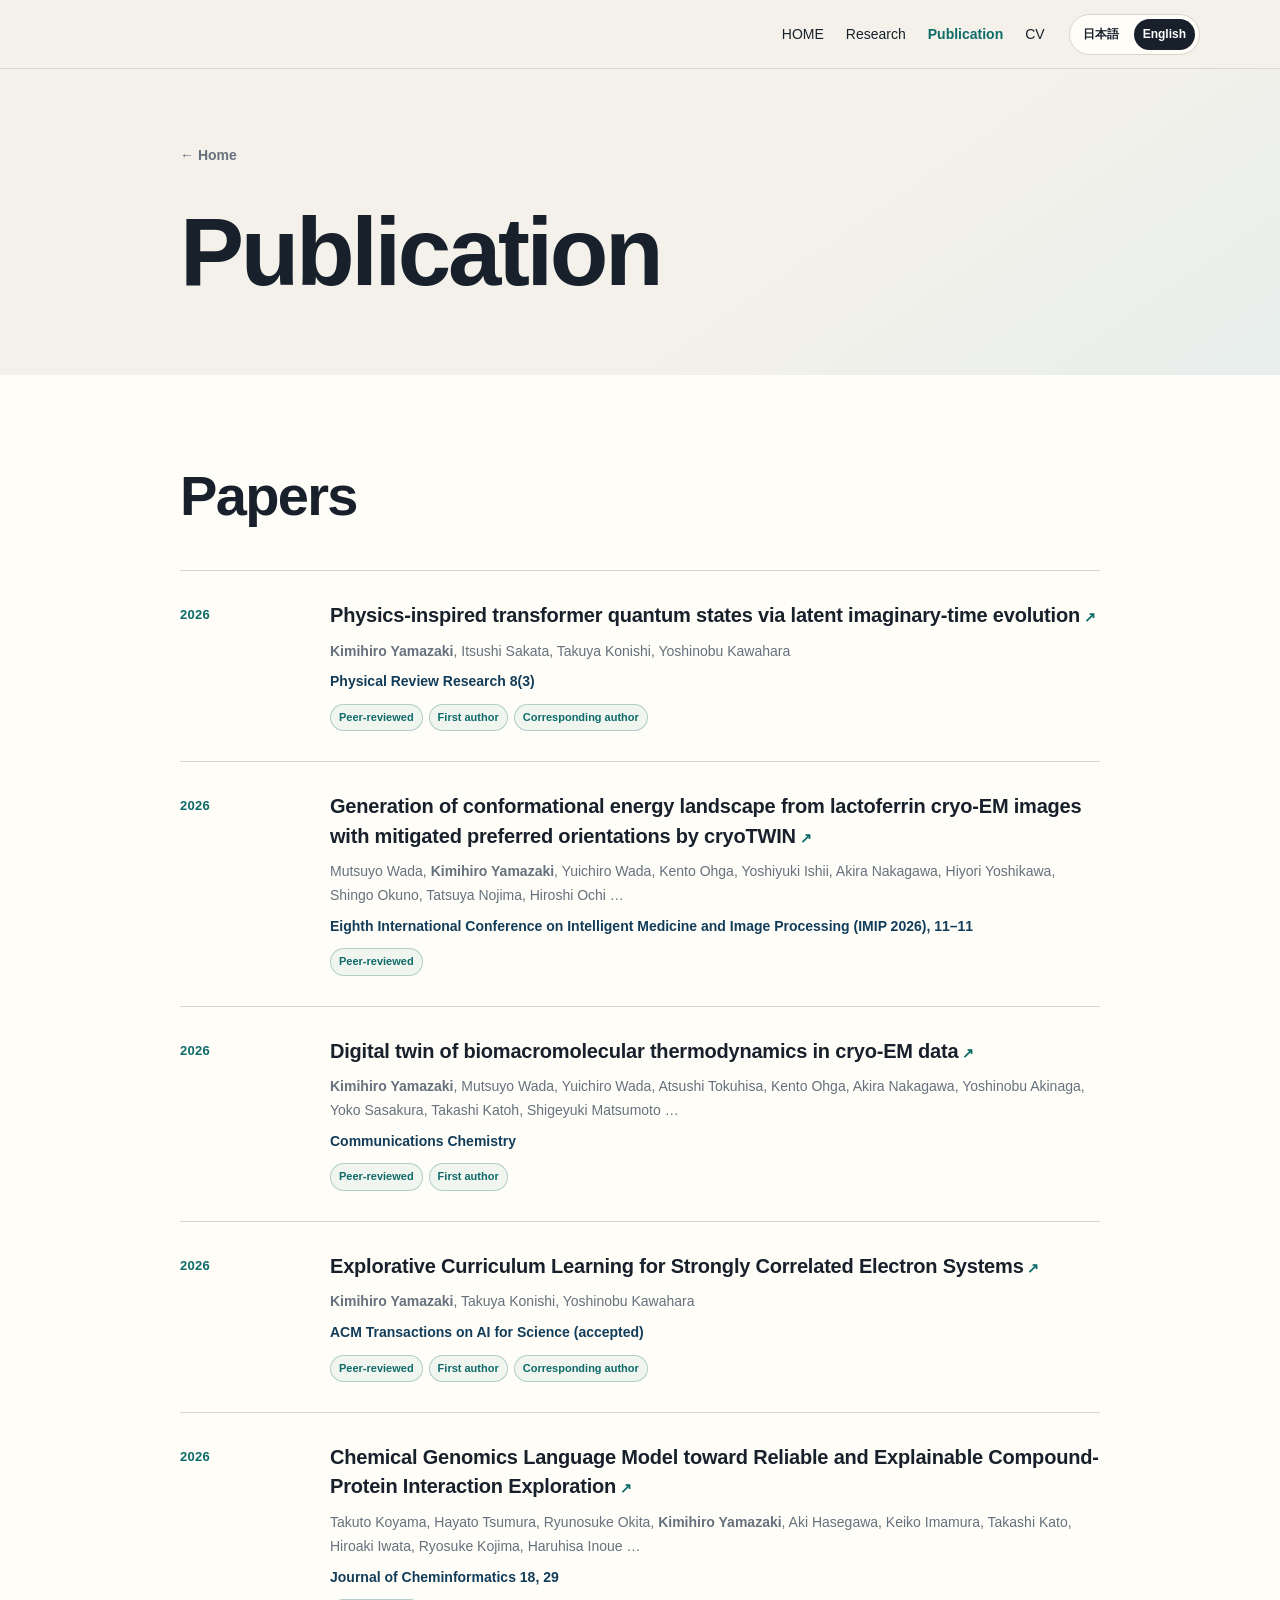
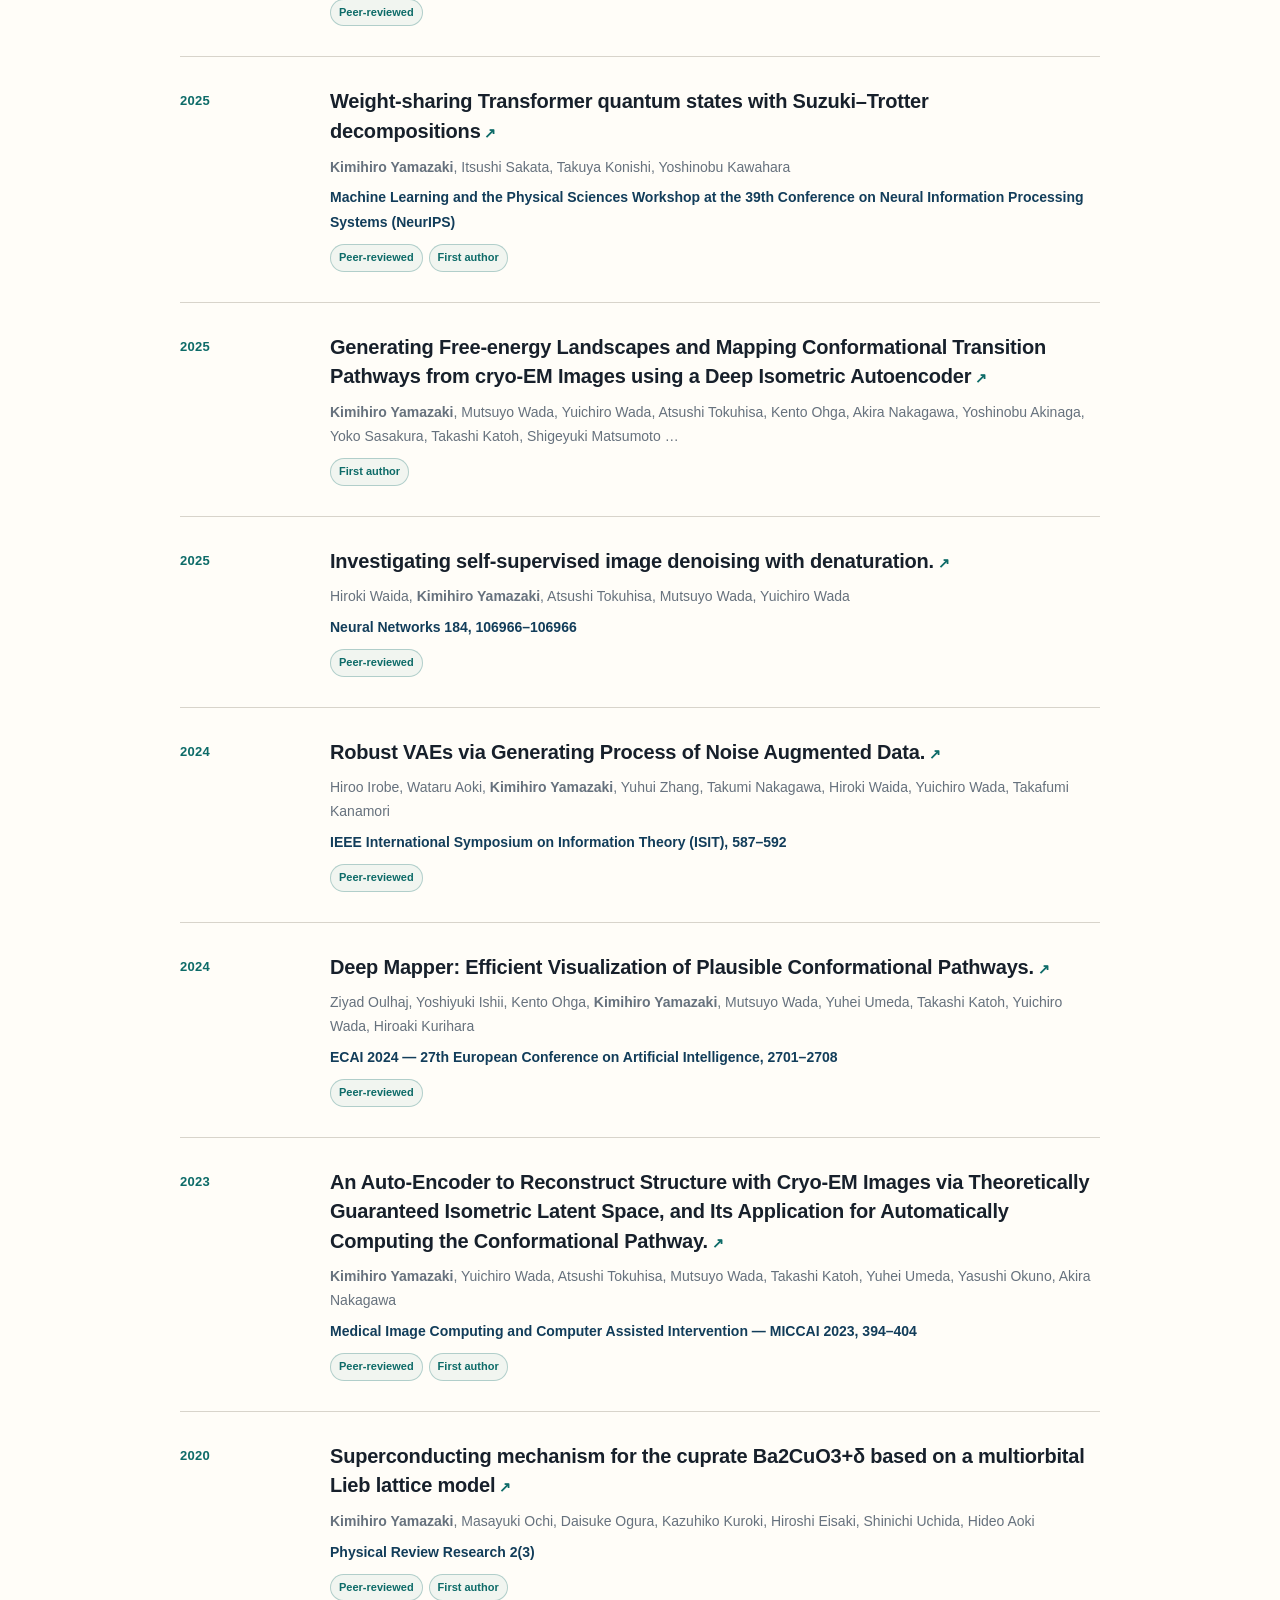
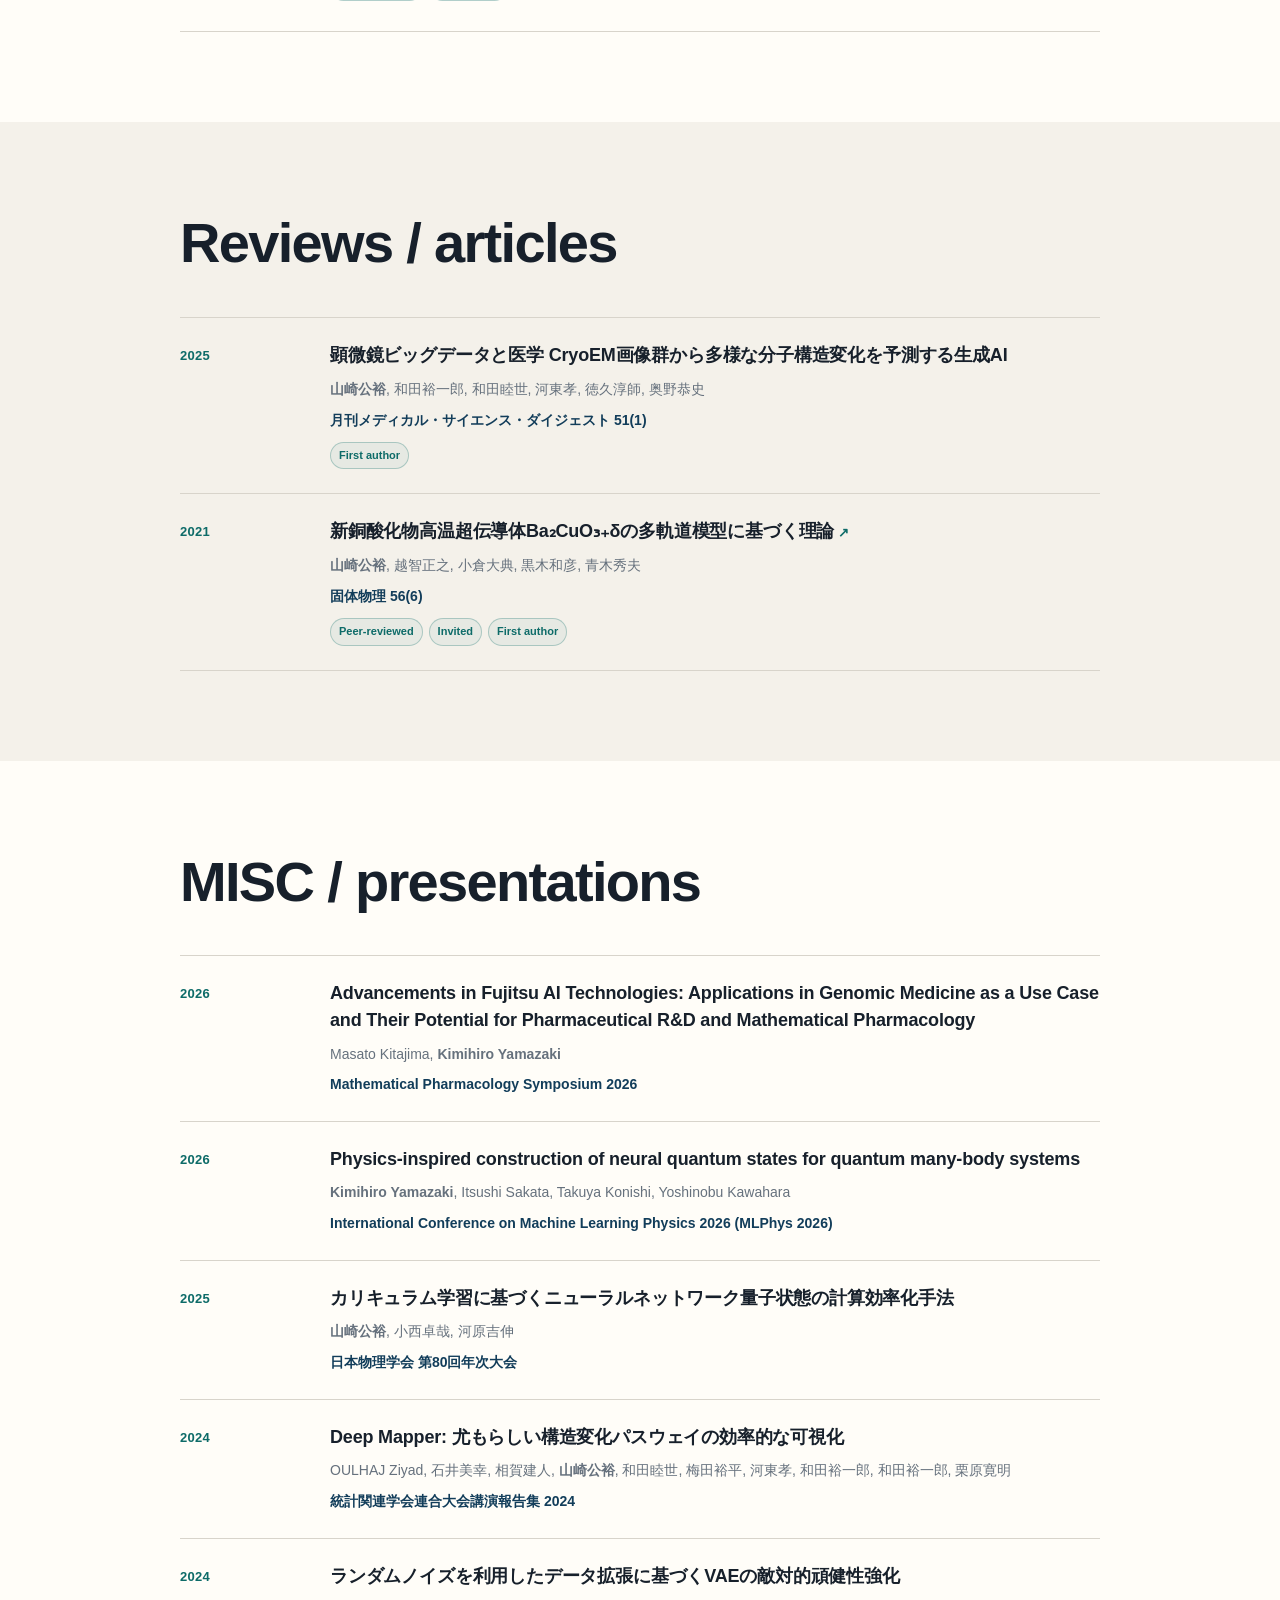
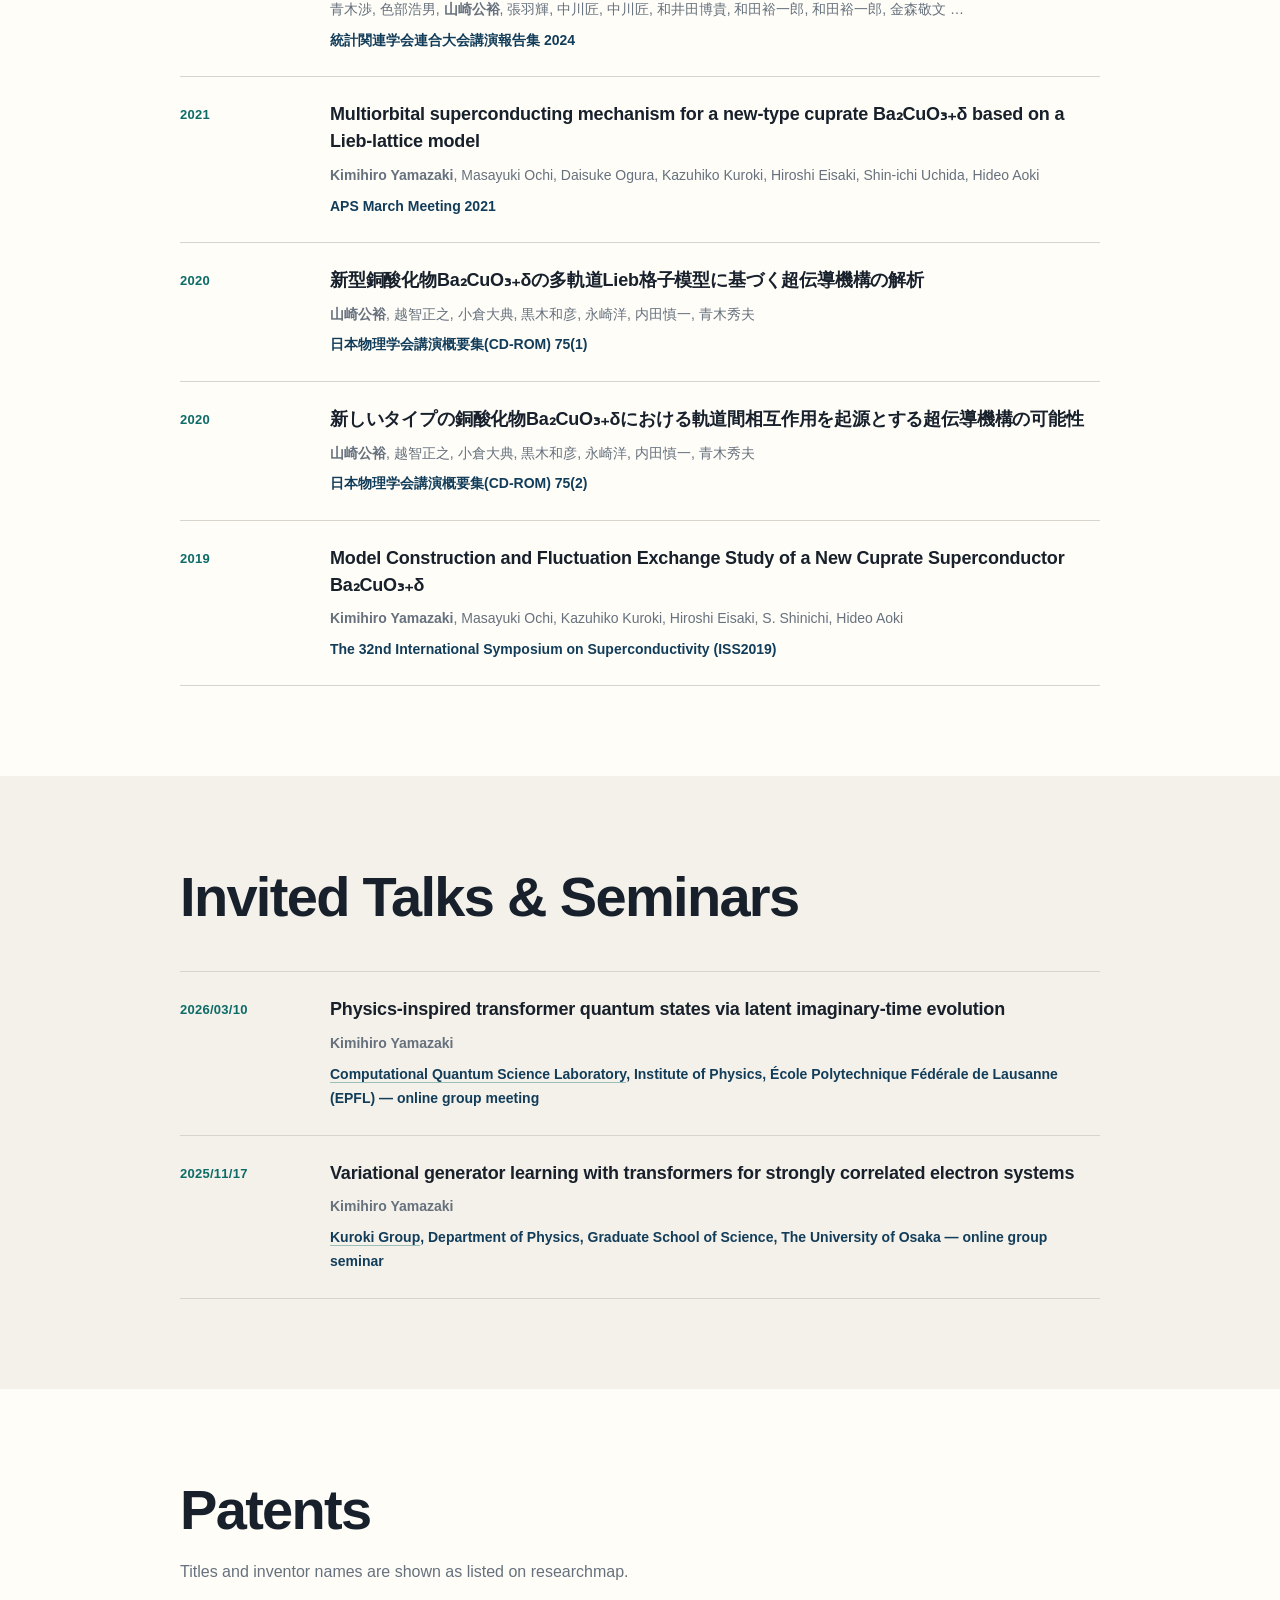
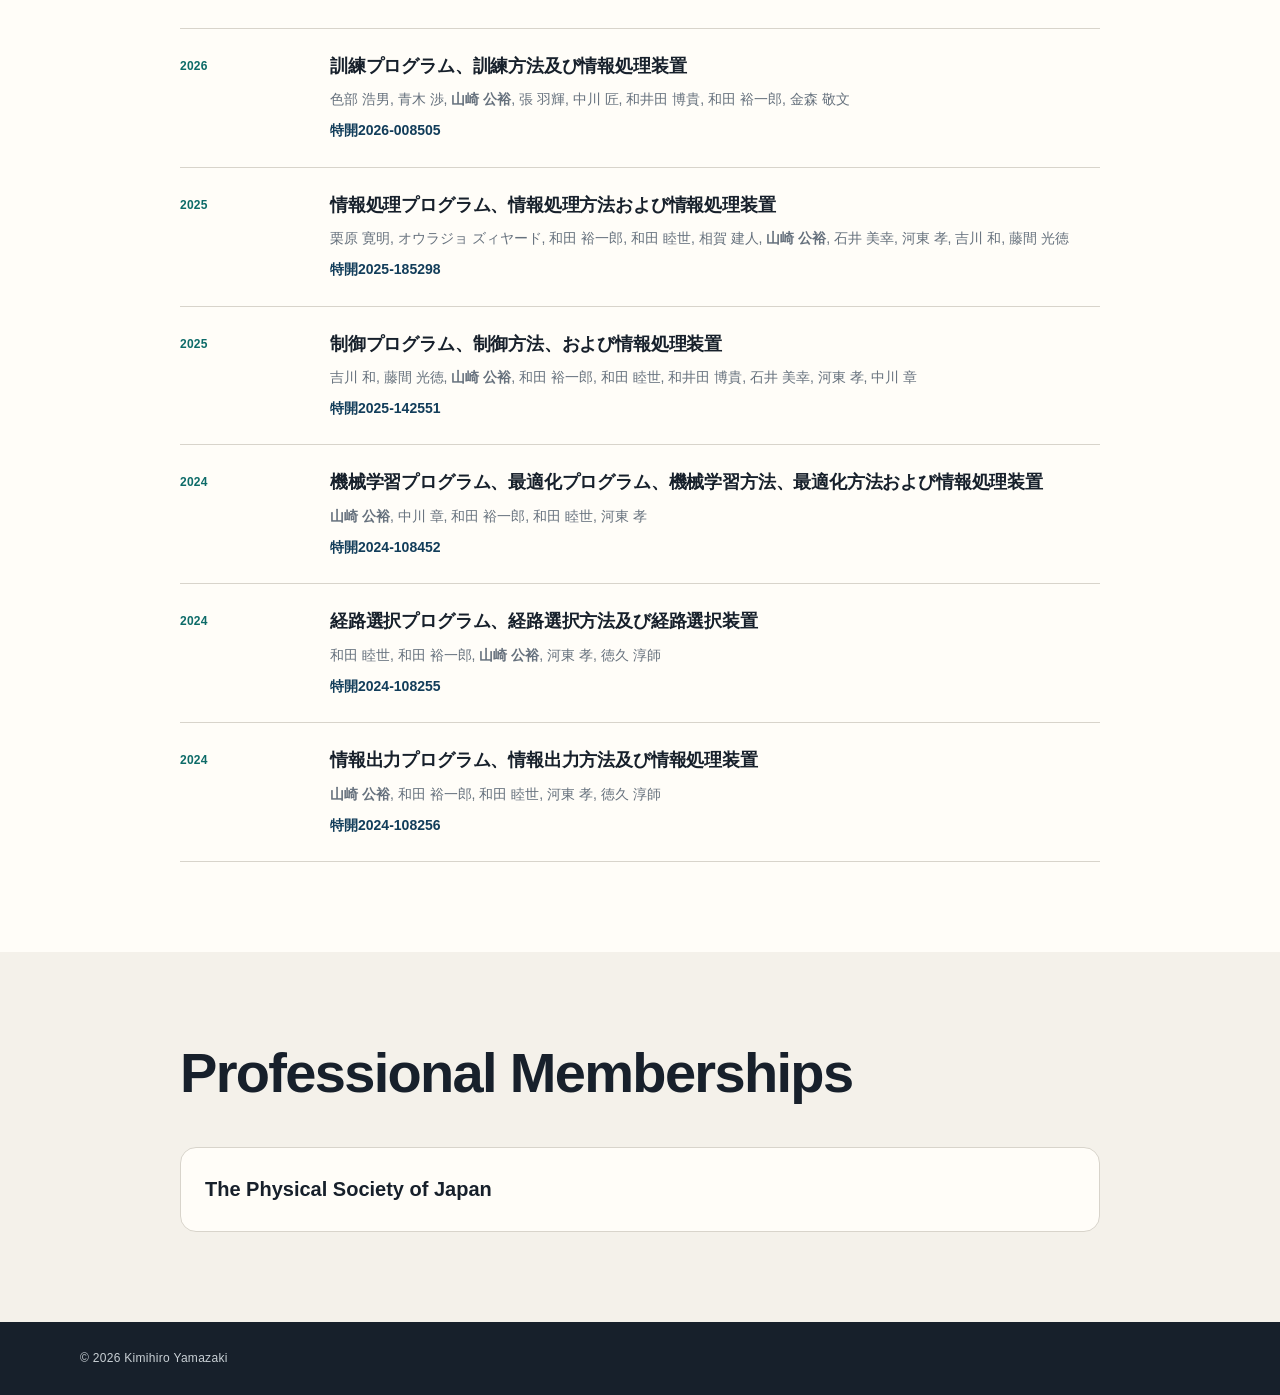
==== publication-en.html @ 3aa44b80 "Add files via upload" ====
<!DOCTYPE html>

<html lang="en">
<head>
<meta charset="utf-8"/>
<meta content="width=device-width,initial-scale=1" name="viewport"/>
<meta content="Kimihiro Yamazaki — publication list including papers, reviews, MISC / presentations, invited talks and seminars, patents, and professional memberships." name="description"/>
<title>Publication | Kimihiro Yamazaki</title>
<link href="styles.css" rel="stylesheet"/>
</head>
<body>
<header class="site-header">
<div class="container nav-wrap">
<div class="header-right">
<nav aria-label="Primary navigation" class="nav">
<a href="en.html">HOME</a>
<a href="en.html#research">Research</a>
<a aria-current="page" href="publication-en.html">Publication</a>
<a href="en.html#cv">CV</a>
</nav>
<div aria-label="Language switcher" class="lang-switch">
<a href="publication.html">日本語</a>
<span aria-current="page" class="active">English</span>
</div>
</div>
</div>
</header>
<main>
<section class="subpage-hero">
<div class="container narrow">
<a class="back-link" href="en.html">← Home</a>
<h1 class="page-title">Publication</h1>
</div>
</section>
<section class="section works-section alt" id="papers">
<div class="container narrow">
<div class="section-heading">
<h2>Papers</h2></div>
<div class="work-list">
<article class="work-item"><div class="work-date">2026</div><div><h3><a class="paper-link" href="https://doi.org/10.1103/bjxb-8tsk" rel="noreferrer" target="_blank">Physics-inspired transformer quantum states via latent imaginary-time evolution</a></h3><p class="authors"><strong>Kimihiro Yamazaki</strong>, Itsushi Sakata, Takuya Konishi, Yoshinobu Kawahara</p><p class="venue">Physical Review Research 8(3)</p><div class="badges"><span>Peer-reviewed</span><span>First author</span><span>Corresponding author</span></div></div></article>
<article class="work-item"><div class="work-date">2026</div><div><h3><a class="paper-link" href="https://doi.org/10.1117/12.3119418" rel="noreferrer" target="_blank">Generation of conformational energy landscape from lactoferrin cryo-EM images with mitigated preferred orientations by cryoTWIN</a></h3><p class="authors">Mutsuyo Wada, <strong>Kimihiro Yamazaki</strong>, Yuichiro Wada, Kento Ohga, Yoshiyuki Ishii, Akira Nakagawa, Hiyori Yoshikawa, Shingo Okuno, Tatsuya Nojima, Hiroshi Ochi …</p><p class="venue">Eighth International Conference on Intelligent Medicine and Image Processing (IMIP 2026), 11–11</p><div class="badges"><span>Peer-reviewed</span></div></div></article>
<article class="work-item"><div class="work-date">2026</div><div><h3><a class="paper-link" href="https://doi.org/10.1038/s42004-026-02077-5" rel="noreferrer" target="_blank">Digital twin of biomacromolecular thermodynamics in cryo-EM data</a></h3><p class="authors"><strong>Kimihiro Yamazaki</strong>, Mutsuyo Wada, Yuichiro Wada, Atsushi Tokuhisa, Kento Ohga, Akira Nakagawa, Yoshinobu Akinaga, Yoko Sasakura, Takashi Katoh, Shigeyuki Matsumoto …</p><p class="venue">Communications Chemistry</p><div class="badges"><span>Peer-reviewed</span><span>First author</span></div></div></article>
<article class="work-item"><div class="work-date">2026</div><div><h3><a class="paper-link" href="https://dl.acm.org/doi/10.1145/3800609" rel="noreferrer" target="_blank">Explorative Curriculum Learning for Strongly Correlated Electron Systems</a></h3><p class="authors"><strong>Kimihiro Yamazaki</strong>, Takuya Konishi, Yoshinobu Kawahara</p><p class="venue">ACM Transactions on AI for Science (accepted)</p><div class="badges"><span>Peer-reviewed</span><span>First author</span><span>Corresponding author</span></div></div></article>
<article class="work-item"><div class="work-date">2026</div><div><h3><a class="paper-link" href="https://doi.org/10.1186/s13321-026-01155-z" rel="noreferrer" target="_blank">Chemical Genomics Language Model toward Reliable and Explainable Compound-Protein Interaction Exploration</a></h3><p class="authors">Takuto Koyama, Hayato Tsumura, Ryunosuke Okita, <strong>Kimihiro Yamazaki</strong>, Aki Hasegawa, Keiko Imamura, Takashi Kato, Hiroaki Iwata, Ryosuke Kojima, Haruhisa Inoue …</p><p class="venue">Journal of Cheminformatics 18, 29</p><div class="badges"><span>Peer-reviewed</span></div></div></article>
<article class="work-item"><div class="work-date">2025</div><div><h3><a class="paper-link" href="https://ml4physicalsciences.github.io/2025/files/NeurIPS_ML4PS_2025_127.pdf" rel="noreferrer" target="_blank">Weight-sharing Transformer quantum states with Suzuki–Trotter decompositions</a></h3><p class="authors"><strong>Kimihiro Yamazaki</strong>, Itsushi Sakata, Takuya Konishi, Yoshinobu Kawahara</p><p class="venue">Machine Learning and the Physical Sciences Workshop at the 39th Conference on Neural Information Processing Systems (NeurIPS)</p><div class="badges"><span>Peer-reviewed</span><span>First author</span></div></div></article>
<article class="work-item"><div class="work-date">2025</div><div><h3><a class="paper-link" href="https://www.cambridge.org/engage/chemrxiv/article-details/67c514a96dde43c908394a29" rel="noreferrer" target="_blank">Generating Free-energy Landscapes and Mapping Conformational Transition Pathways from cryo-EM Images using a Deep Isometric Autoencoder</a></h3><p class="authors"><strong>Kimihiro Yamazaki</strong>, Mutsuyo Wada, Yuichiro Wada, Atsushi Tokuhisa, Kento Ohga, Akira Nakagawa, Yoshinobu Akinaga, Yoko Sasakura, Takashi Katoh, Shigeyuki Matsumoto …</p><div class="badges"><span>First author</span></div></div></article>
<article class="work-item"><div class="work-date">2025</div><div><h3><a class="paper-link" href="https://doi.org/10.1016/j.neunet.2024.106966" rel="noreferrer" target="_blank">Investigating self-supervised image denoising with denaturation.</a></h3><p class="authors">Hiroki Waida, <strong>Kimihiro Yamazaki</strong>, Atsushi Tokuhisa, Mutsuyo Wada, Yuichiro Wada</p><p class="venue">Neural Networks 184, 106966–106966</p><div class="badges"><span>Peer-reviewed</span></div></div></article>
<article class="work-item"><div class="work-date">2024</div><div><h3><a class="paper-link" href="https://doi.org/10.1109/ISIT57864.2024.10619451" rel="noreferrer" target="_blank">Robust VAEs via Generating Process of Noise Augmented Data.</a></h3><p class="authors">Hiroo Irobe, Wataru Aoki, <strong>Kimihiro Yamazaki</strong>, Yuhui Zhang, Takumi Nakagawa, Hiroki Waida, Yuichiro Wada, Takafumi Kanamori</p><p class="venue">IEEE International Symposium on Information Theory (ISIT), 587–592</p><div class="badges"><span>Peer-reviewed</span></div></div></article>
<article class="work-item"><div class="work-date">2024</div><div><h3><a class="paper-link" href="https://doi.org/10.3233/FAIA240803" rel="noreferrer" target="_blank">Deep Mapper: Efficient Visualization of Plausible Conformational Pathways.</a></h3><p class="authors">Ziyad Oulhaj, Yoshiyuki Ishii, Kento Ohga, <strong>Kimihiro Yamazaki</strong>, Mutsuyo Wada, Yuhei Umeda, Takashi Katoh, Yuichiro Wada, Hiroaki Kurihara</p><p class="venue">ECAI 2024 — 27th European Conference on Artificial Intelligence, 2701–2708</p><div class="badges"><span>Peer-reviewed</span></div></div></article>
<article class="work-item"><div class="work-date">2023</div><div><h3><a class="paper-link" href="https://doi.org/10.1007/978-3-031-43907-0_38" rel="noreferrer" target="_blank">An Auto-Encoder to Reconstruct Structure with Cryo-EM Images via Theoretically Guaranteed Isometric Latent Space, and Its Application for Automatically Computing the Conformational Pathway.</a></h3><p class="authors"><strong>Kimihiro Yamazaki</strong>, Yuichiro Wada, Atsushi Tokuhisa, Mutsuyo Wada, Takashi Katoh, Yuhei Umeda, Yasushi Okuno, Akira Nakagawa</p><p class="venue">Medical Image Computing and Computer Assisted Intervention — MICCAI 2023, 394–404</p><div class="badges"><span>Peer-reviewed</span><span>First author</span></div></div></article>

<article class="work-item"><div class="work-date">2020</div><div><h3><a class="paper-link" href="https://doi.org/10.1103/PhysRevResearch.2.033356" rel="noreferrer" target="_blank">Superconducting mechanism for the cuprate Ba2CuO3+δ based on a multiorbital Lieb lattice model</a></h3><p class="authors"><strong>Kimihiro Yamazaki</strong>, Masayuki Ochi, Daisuke Ogura, Kazuhiko Kuroki, Hiroshi Eisaki, Shinichi Uchida, Hideo Aoki</p><p class="venue">Physical Review Research 2(3)</p><div class="badges"><span>Peer-reviewed</span><span>First author</span></div></div></article>
</div>
</div>
</section>

<section class="section works-section" id="reviews">
<div class="container narrow">
<div class="section-heading">
<h2>Reviews / articles</h2>
</div>
<div class="work-list compact">
<article class="work-item"><div class="work-date">2025</div><div><h3>顕微鏡ビッグデータと医学 CryoEM画像群から多様な分子構造変化を予測する生成AI</h3><p class="authors"><strong>山崎公裕</strong>, 和田裕一郎, 和田睦世, 河東孝, 徳久淳師, 奥野恭史</p><p class="venue">月刊メディカル・サイエンス・ダイジェスト 51(1)</p><div class="badges"><span>First author</span></div></div></article>
<article class="work-item"><div class="work-date">2021</div><div><h3><a class="paper-link" href="https://jglobal.jst.go.jp/detail?JGLOBAL_ID=202102281086195123" rel="noreferrer" target="_blank">新銅酸化物高温超伝導体Ba₂CuO₃₊δの多軌道模型に基づく理論</a></h3><p class="authors"><strong>山崎公裕</strong>, 越智正之, 小倉大典, 黒木和彦, 青木秀夫</p><p class="venue">固体物理 56(6)</p><div class="badges"><span>Peer-reviewed</span><span>Invited</span><span>First author</span></div></div></article>
</div>
</div>
</section>
<section class="section works-section alt" id="misc"><div class="container narrow"><div class="section-heading">
<h2>MISC / presentations</h2></div><div class="work-list compact">
<article class="work-item"><div class="work-date">2026</div><div><h3>Advancements in Fujitsu AI Technologies: Applications in Genomic Medicine as a Use Case and Their Potential for Pharmaceutical R&amp;D and Mathematical Pharmacology</h3><p class="authors">Masato Kitajima, <strong>Kimihiro Yamazaki</strong></p><p class="venue">Mathematical Pharmacology Symposium 2026</p></div></article>
<article class="work-item"><div class="work-date">2026</div><div><h3>Physics-inspired construction of neural quantum states for quantum many-body systems</h3><p class="authors"><strong>Kimihiro Yamazaki</strong>, Itsushi Sakata, Takuya Konishi, Yoshinobu Kawahara</p><p class="venue">International Conference on Machine Learning Physics 2026 (MLPhys 2026)</p></div></article>
<article class="work-item"><div class="work-date">2025</div><div><h3>カリキュラム学習に基づくニューラルネットワーク量子状態の計算効率化手法</h3><p class="authors"><strong>山崎公裕</strong>, 小西卓哉, 河原吉伸</p><p class="venue">日本物理学会 第80回年次大会</p></div></article>

<article class="work-item"><div class="work-date">2024</div><div><h3>Deep Mapper: 尤もらしい構造変化パスウェイの効率的な可視化</h3><p class="authors">OULHAJ Ziyad, 石井美幸, 相賀建人, <strong>山崎公裕</strong>, 和田睦世, 梅田裕平, 河東孝, 和田裕一郎, 和田裕一郎, 栗原寛明</p><p class="venue">統計関連学会連合大会講演報告集 2024</p></div></article>
<article class="work-item"><div class="work-date">2024</div><div><h3>ランダムノイズを利用したデータ拡張に基づくVAEの敵対的頑健性強化</h3><p class="authors">青木渉, 色部浩男, <strong>山崎公裕</strong>, 張羽輝, 中川匠, 中川匠, 和井田博貴, 和田裕一郎, 和田裕一郎, 金森敬文 …</p><p class="venue">統計関連学会連合大会講演報告集 2024</p></div></article>
<article class="work-item"><div class="work-date">2021</div><div><h3>Multiorbital superconducting mechanism for a new-type cuprate Ba₂CuO₃₊δ based on a Lieb-lattice model</h3><p class="authors"><strong>Kimihiro Yamazaki</strong>, Masayuki Ochi, Daisuke Ogura, Kazuhiko Kuroki, Hiroshi Eisaki, Shin-ichi Uchida, Hideo Aoki</p><p class="venue">APS March Meeting 2021</p></div></article>
<article class="work-item"><div class="work-date">2020</div><div><h3>新型銅酸化物Ba₂CuO₃₊δの多軌道Lieb格子模型に基づく超伝導機構の解析</h3><p class="authors"><strong>山崎公裕</strong>, 越智正之, 小倉大典, 黒木和彦, 永崎洋, 内田慎一, 青木秀夫</p><p class="venue">日本物理学会講演概要集(CD-ROM) 75(1)</p></div></article>
<article class="work-item"><div class="work-date">2020</div><div><h3>新しいタイプの銅酸化物Ba₂CuO₃₊δにおける軌道間相互作用を起源とする超伝導機構の可能性</h3><p class="authors"><strong>山崎公裕</strong>, 越智正之, 小倉大典, 黒木和彦, 永崎洋, 内田慎一, 青木秀夫</p><p class="venue">日本物理学会講演概要集(CD-ROM) 75(2)</p></div></article>
<article class="work-item"><div class="work-date">2019</div><div><h3>Model Construction and Fluctuation Exchange Study of a New Cuprate Superconductor Ba₂CuO₃₊δ</h3><p class="authors"><strong>Kimihiro Yamazaki</strong>, Masayuki Ochi, Kazuhiko Kuroki, Hiroshi Eisaki, S. Shinichi, Hideo Aoki</p><p class="venue">The 32nd International Symposium on Superconductivity (ISS2019)</p></div></article>
</div></div></section>
<section class="section works-section" id="invited-talks"><div class="container narrow"><div class="section-heading">
<h2>Invited Talks &amp; Seminars</h2></div><div class="work-list compact">
<article class="work-item"><div class="work-date">2026/03/10</div><div><h3>Physics-inspired transformer quantum states via latent imaginary-time evolution</h3><p class="authors"><strong>Kimihiro Yamazaki</strong></p><p class="venue"><a class="inline-link" href="https://www.epfl.ch/labs/cqsl/" rel="noreferrer" target="_blank">Computational Quantum Science Laboratory</a>, Institute of Physics, École Polytechnique Fédérale de Lausanne (EPFL) — online group meeting</p></div></article>
<article class="work-item"><div class="work-date">2025/11/17</div><div><h3>Variational generator learning with transformers for strongly correlated electron systems</h3><p class="authors"><strong>Kimihiro Yamazaki</strong></p><p class="venue"><a class="inline-link" href="http://ann.phys.sci.osaka-u.ac.jp/" rel="noreferrer" target="_blank">Kuroki Group</a>, Department of Physics, Graduate School of Science, The University of Osaka — online group seminar</p></div></article>
</div></div></section>
<section class="section works-section alt" id="patents"><div class="container narrow"><div class="section-heading">
<h2>Patents</h2><p>Titles and inventor names are shown as listed on researchmap.</p></div><div class="work-list compact patent-list">
<article class="work-item"><div class="work-date">2026</div><div><h3>訓練プログラム、訓練方法及び情報処理装置</h3><p class="authors">色部 浩男, 青木 渉, <strong>山崎 公裕</strong>, 張 羽輝, 中川 匠, 和井田 博貴, 和田 裕一郎, 金森 敬文</p><p class="venue">特開2026-008505</p></div></article>
<article class="work-item"><div class="work-date">2025</div><div><h3>情報処理プログラム、情報処理方法および情報処理装置</h3><p class="authors">栗原 寛明, オウラジョ ズィヤード, 和田 裕一郎, 和田 睦世, 相賀 建人, <strong>山崎 公裕</strong>, 石井 美幸, 河東 孝, 吉川 和, 藤間 光徳</p><p class="venue">特開2025-185298</p></div></article>
<article class="work-item"><div class="work-date">2025</div><div><h3>制御プログラム、制御方法、および情報処理装置</h3><p class="authors">吉川 和, 藤間 光徳, <strong>山崎 公裕</strong>, 和田 裕一郎, 和田 睦世, 和井田 博貴, 石井 美幸, 河東 孝, 中川 章</p><p class="venue">特開2025-142551</p></div></article>
<article class="work-item"><div class="work-date">2024</div><div><h3>機械学習プログラム、最適化プログラム、機械学習方法、最適化方法および情報処理装置</h3><p class="authors"><strong>山崎 公裕</strong>, 中川 章, 和田 裕一郎, 和田 睦世, 河東 孝</p><p class="venue">特開2024-108452</p></div></article>
<article class="work-item"><div class="work-date">2024</div><div><h3>経路選択プログラム、経路選択方法及び経路選択装置</h3><p class="authors">和田 睦世, 和田 裕一郎, <strong>山崎 公裕</strong>, 河東 孝, 徳久 淳師</p><p class="venue">特開2024-108255</p></div></article>
<article class="work-item"><div class="work-date">2024</div><div><h3>情報出力プログラム、情報出力方法及び情報処理装置</h3><p class="authors"><strong>山崎 公裕</strong>, 和田 裕一郎, 和田 睦世, 河東 孝, 徳久 淳師</p><p class="venue">特開2024-108256</p></div></article>
</div></div></section>
<section class="section works-section" id="societies"><div class="container narrow"><div class="section-heading">
<h2>Professional Memberships</h2></div><div class="society-card">The Physical Society of Japan</div></div></section>
</main>
<footer class="site-footer">
<div class="container footer-wrap">
<p>© 2026 Kimihiro Yamazaki</p>
</div>
</footer>
</body>
</html>
---- styles.css ----
:root{
  --bg:#f4f1ea;
  --paper:#fffdf8;
  --ink:#17202b;
  --muted:#66717d;
  --line:#d8d4cb;
  --accent:#0d6b68;
  --accent2:#123d5a;
  --max:1120px;
}
*{box-sizing:border-box}
html{scroll-behavior:smooth}
body{margin:0;font-family:-apple-system,BlinkMacSystemFont,"Segoe UI","Noto Sans JP",sans-serif;background:var(--bg);color:var(--ink);line-height:1.75}
a{color:inherit;text-decoration:none}
.container{width:min(var(--max),calc(100% - 40px));margin:0 auto}
.site-header{position:sticky;top:0;z-index:50;background:rgba(244,241,234,.9);backdrop-filter:blur(12px);border-bottom:1px solid rgba(216,212,203,.8)}
.nav-wrap{height:68px;display:flex;align-items:center;justify-content:flex-end}
.brand{font-weight:800;letter-spacing:.08em;border:1px solid var(--ink);width:38px;height:38px;display:grid;place-items:center;border-radius:50%}
.nav{display:flex;gap:22px;font-size:14px}.nav a:hover{color:var(--accent)}
.hero{padding:96px 0 72px;background:linear-gradient(145deg,#f4f1ea 60%,#e7eeec)}
.hero-grid{display:grid;grid-template-columns:1.5fr .7fr;gap:80px;align-items:center}
.hero-simple{max-width:none;text-align:left}
.hero-simple h1{margin-bottom:34px}
.hero-identity{display:flex;align-items:center;justify-content:flex-start;gap:26px;margin-bottom:34px;text-align:left}
.hero-identity h1{margin:0}
.profile-photo{width:132px;height:132px;object-fit:cover;border-radius:18px;border:1px solid var(--line);box-shadow:0 10px 28px rgba(23,32,43,.08);flex:0 0 auto}
.eyebrow{font-size:12px;letter-spacing:.18em;font-weight:800;color:var(--accent);margin:0 0 12px}
h1{font-size:clamp(40px,6vw,68px);line-height:1.04;letter-spacing:-.035em;margin:0 0 24px}h1 span{font-size:.46em;letter-spacing:.08em;font-weight:600}
.lead{font-size:clamp(22px,3vw,34px);font-weight:700;margin:0 0 18px;color:var(--accent2)}
.intro{font-size:17px;max-width:700px;color:#3c4751}
.role-list{margin-top:28px;display:grid;gap:10px}.role-list div{display:grid;grid-template-columns:180px 1fr;gap:16px;border-top:1px solid var(--line);padding-top:10px}.role-list span{color:var(--muted)}
.cta-row{display:flex;flex-wrap:wrap;gap:12px;margin-top:30px}.button{border:1px solid var(--ink);padding:10px 16px;border-radius:999px;font-size:14px;font-weight:700;transition:.2s}.button:hover{transform:translateY(-2px)}.button.primary{background:var(--ink);color:white}
.profile-card{background:var(--paper);border:1px solid var(--line);border-radius:24px;padding:28px;box-shadow:0 20px 60px rgba(23,32,43,.08)}
.monogram{width:120px;height:120px;border-radius:50%;display:grid;place-items:center;background:var(--accent2);color:white;font-size:34px;font-weight:800;letter-spacing:.08em;margin-bottom:34px}.profile-label{font-size:11px;letter-spacing:.16em;color:var(--muted);font-weight:800}.profile-card ul{padding-left:18px;margin:10px 0 24px}.mini-note{font-size:13px;color:var(--muted);border-top:1px solid var(--line);padding-top:16px}
.section{padding:90px 0}.alt{background:var(--paper)}.section-heading{max-width:720px;margin-bottom:42px}.section-heading h2,.contact h2{font-size:clamp(34px,5vw,56px);line-height:1.12;letter-spacing:-.03em;margin:0 0 14px}.section-heading p:not(.eyebrow){color:var(--muted)}
.split{max-width:none;display:flex;align-items:end;justify-content:space-between;gap:30px}.text-link{font-weight:700;color:var(--accent);white-space:nowrap}
.cards{display:grid;gap:18px}.cards.three{grid-template-columns:repeat(3,1fr)}.card{background:var(--paper);border:1px solid var(--line);border-radius:18px;padding:28px;min-height:280px}.card .num{display:inline-block;font-size:12px;font-weight:800;color:var(--accent);margin-bottom:54px}.card h3{font-size:24px;line-height:1.2;margin:0 0 18px}.card p{color:var(--muted);margin:0}
.pub-list{border-top:1px solid var(--line)}.pub{display:grid;grid-template-columns:100px 1fr;gap:28px;padding:28px 0;border-bottom:1px solid var(--line)}.pub-year{font-weight:800;color:var(--accent)}.pub h3{font-size:20px;line-height:1.45;margin:0 0 8px}.authors,.venue{margin:4px 0;color:var(--muted);font-size:14px}.venue{font-weight:700;color:var(--accent2)}
.timeline{border-top:1px solid var(--line)}.timeline-item{display:grid;grid-template-columns:160px 1fr;gap:35px;padding:24px 0;border-bottom:1px solid var(--line)}.timeline-item .year{font-weight:800;color:var(--accent)}.timeline-item h3{margin:0;font-size:20px}.timeline-item p{margin:4px 0 0;color:var(--muted)}
.highlight{background:var(--accent2);color:white}.stats{display:grid;grid-template-columns:repeat(3,1fr);gap:20px}.stats>div{border-right:1px solid rgba(255,255,255,.25);padding-right:20px}.stats>div:last-child{border-right:0}.stats span{font-size:64px;font-weight:800;line-height:1}.stats p{margin:8px 0 0;color:rgba(255,255,255,.72)}
.contact{background:#e7eeec}.contact-grid{display:grid;grid-template-columns:1.2fr 1fr;gap:80px;align-items:center}.contact-grid>div:last-child p{color:#4d5a64}
footer{padding:28px 0;background:var(--ink);color:#c9d0d5;font-size:12px}.footer-wrap{display:flex;justify-content:space-between;gap:20px}
@media (max-width:820px){.nav{display:none}.hero{padding-top:62px}.hero-grid,.contact-grid{grid-template-columns:1fr;gap:42px}.profile-card{max-width:520px}.cards.three{grid-template-columns:1fr}.card{min-height:auto}.role-list div{grid-template-columns:1fr;gap:2px}.timeline-item{grid-template-columns:105px 1fr}.stats{grid-template-columns:1fr}.stats>div{border-right:0;border-bottom:1px solid rgba(255,255,255,.25);padding:20px 0}.stats>div:last-child{border-bottom:0}.split{align-items:flex-start;flex-direction:column}.footer-wrap{flex-direction:column}}
@media (max-width:520px){.container{width:min(var(--max),calc(100% - 28px))}.section{padding:66px 0}.pub{grid-template-columns:1fr;gap:4px}.timeline-item{grid-template-columns:1fr;gap:4px}.monogram{width:92px;height:92px}.hero-identity{gap:16px;align-items:center}.profile-photo{width:76px;height:76px;border-radius:14px}}

/* Header language switch */
.header-right{display:flex;align-items:center;gap:24px}
.lang-switch{display:flex;align-items:center;gap:6px;padding:4px;border:1px solid var(--line);border-radius:999px;background:var(--paper);font-size:12px;font-weight:700;white-space:nowrap}
.lang-switch a,.lang-switch span{padding:5px 9px;border-radius:999px}
.lang-switch a:hover{color:var(--accent)}
.lang-switch .active{background:var(--ink);color:white}
@media (max-width:820px){.header-right{gap:10px}.lang-switch{font-size:11px}}


/* Detailed works pages */
.narrow{max-width:920px}
.subpage-hero{padding:72px 0 52px;background:linear-gradient(145deg,#f4f1ea 62%,#e7eeec)}
.back-link{display:inline-block;margin-bottom:34px;color:var(--muted);font-size:14px;font-weight:700}
.back-link:hover{color:var(--accent)}
.page-title{font-size:clamp(54px,9vw,96px);margin-bottom:22px}
.page-intro{font-size:17px;max-width:760px;color:#3c4751;margin:0}
.metrics{display:grid;gap:12px;margin-top:38px}.metrics.four{grid-template-columns:repeat(4,1fr)}
.metrics>div{background:rgba(255,253,248,.72);border:1px solid var(--line);border-radius:15px;padding:17px 18px;display:flex;flex-direction:column;gap:2px}
.metrics strong{font-size:30px;line-height:1.1;color:var(--accent2)}.metrics span{font-size:12px;color:var(--muted);font-weight:700}
.jump-nav{display:flex;flex-wrap:wrap;gap:9px;margin-top:20px}
.jump-nav a{border:1px solid var(--line);background:var(--paper);border-radius:999px;padding:7px 12px;font-size:13px;font-weight:700}
.jump-nav a:hover{border-color:var(--accent);color:var(--accent)}
.works-section{scroll-margin-top:68px}
.work-list{border-top:1px solid var(--line)}
.work-item{display:grid;grid-template-columns:120px 1fr;gap:30px;padding:30px 0;border-bottom:1px solid var(--line)}
.work-date{font-size:13px;font-weight:800;color:var(--accent);letter-spacing:.02em;padding-top:3px;overflow-wrap:anywhere}
.work-item h3{font-size:20px;line-height:1.48;margin:0 0 9px;letter-spacing:-.01em}
.work-item .authors{font-size:14px;line-height:1.7;margin:0;color:var(--muted)}
.work-item .venue{font-size:14px;margin:6px 0 0;font-weight:700;color:var(--accent2)}
.badges{display:flex;flex-wrap:wrap;gap:6px;margin-top:10px}
.badges span{font-size:11px;font-weight:800;color:var(--accent);border:1px solid rgba(13,107,104,.28);background:rgba(13,107,104,.055);padding:3px 8px;border-radius:999px}
.work-list.compact .work-item{padding:24px 0}.work-list.compact .work-item h3{font-size:18px}
.patent-list .work-date{font-size:12px}
.society-card{border:1px solid var(--line);background:var(--paper);border-radius:16px;padding:24px;font-size:20px;font-weight:800}
.source-note{margin-top:30px;padding-top:20px;border-top:1px solid var(--line);font-size:13px;color:var(--muted)}
.source-note a{text-decoration:underline;text-underline-offset:3px}
.nav a[aria-current="page"]{color:var(--accent);font-weight:800}
@media (max-width:820px){.metrics.four{grid-template-columns:repeat(2,1fr)}.work-item{grid-template-columns:1fr;gap:5px}.work-date{padding-top:0}.subpage-hero{padding-top:52px}}
@media (max-width:520px){.metrics.four{grid-template-columns:1fr 1fr}.page-title{font-size:52px}.jump-nav a{font-size:12px}.work-item h3{font-size:18px}}

/* Icon-only email button */
.icon-button{width:42px;height:42px;padding:0;display:inline-grid;place-items:center;border-radius:50%}
.icon-button svg{width:19px;height:19px;display:block}

/* Publication links */
.paper-link{color:inherit;text-decoration-thickness:1px;text-decoration-color:transparent;text-underline-offset:4px;transition:color .18s,text-decoration-color .18s}
.paper-link::after{content:" ↗";font-size:.72em;color:var(--accent);font-weight:800;white-space:nowrap}
.paper-link:hover{color:var(--accent2);text-decoration:underline;text-decoration-color:var(--accent)}


/* Profile links */
.profile-links{align-items:center}
.profile-icon-link{width:44px;height:44px;display:inline-grid;place-items:center;border:1px solid var(--line);border-radius:50%;background:var(--paper);transition:transform .18s,border-color .18s,box-shadow .18s}
.profile-icon-link:hover{transform:translateY(-2px);border-color:var(--accent);box-shadow:0 8px 22px rgba(23,32,43,.08)}
.profile-icon-link svg{width:20px;height:20px;display:block}


/* Research overview */
.research-grid{display:grid;grid-template-columns:minmax(0,.82fr) minmax(420px,1.18fr);gap:64px;align-items:center}
.research-copy .section-heading{max-width:620px;margin-bottom:0}
.research-keyword-block{margin-top:30px}
.keyword-label{margin:0 0 10px;font-size:11px;line-height:1.2;letter-spacing:.16em;font-weight:800;color:var(--muted)}
.research-keywords{display:flex;flex-wrap:wrap;gap:9px;list-style:none;padding:0;margin:0}
.research-keywords li{padding:8px 13px;border:1px solid rgba(13,107,104,.25);border-radius:999px;background:rgba(13,107,104,.055);color:var(--accent2);font-size:13px;font-weight:750;line-height:1.35}
.research-visual{position:relative;margin:0;padding:10px;background:rgba(255,253,248,.78);border:1px solid var(--line);border-radius:24px;box-shadow:0 20px 55px rgba(23,32,43,.09);overflow:hidden}
.research-visual::after{content:"";position:absolute;inset:auto 12% -28px 12%;height:58px;background:rgba(13,107,104,.13);filter:blur(30px);pointer-events:none}
.research-visual picture,.research-visual img{display:block;width:100%}
.research-visual img{height:auto;border-radius:16px}
.image-credit{position:relative;z-index:1;margin:8px 6px 2px;text-align:right;color:var(--muted);font-size:11px;line-height:1.4;letter-spacing:.01em}

/* Site footer */
.site-footer{padding:26px 0;background:var(--ink);color:#c9d0d5;font-size:12px}
.site-footer .footer-wrap{align-items:center}
.site-footer p{margin:0;letter-spacing:.025em}

@media (max-width:900px){
  .research-grid{grid-template-columns:1fr;gap:38px}
  .research-copy .section-heading{max-width:720px}
  .research-visual{max-width:760px}
}
@media (max-width:520px){
  .research-keyword-block{margin-top:24px}
  .research-keywords{gap:7px}
  .research-keywords li{padding:7px 11px;font-size:12px}
  .research-visual{padding:6px;border-radius:18px}
  .research-visual img{border-radius:13px}
}

.inline-link{text-decoration:underline;text-decoration-thickness:1px;text-underline-offset:3px;text-decoration-color:rgba(13,107,104,.38);transition:color .18s,text-decoration-color .18s}
.inline-link:hover{color:var(--accent);text-decoration-color:var(--accent)}
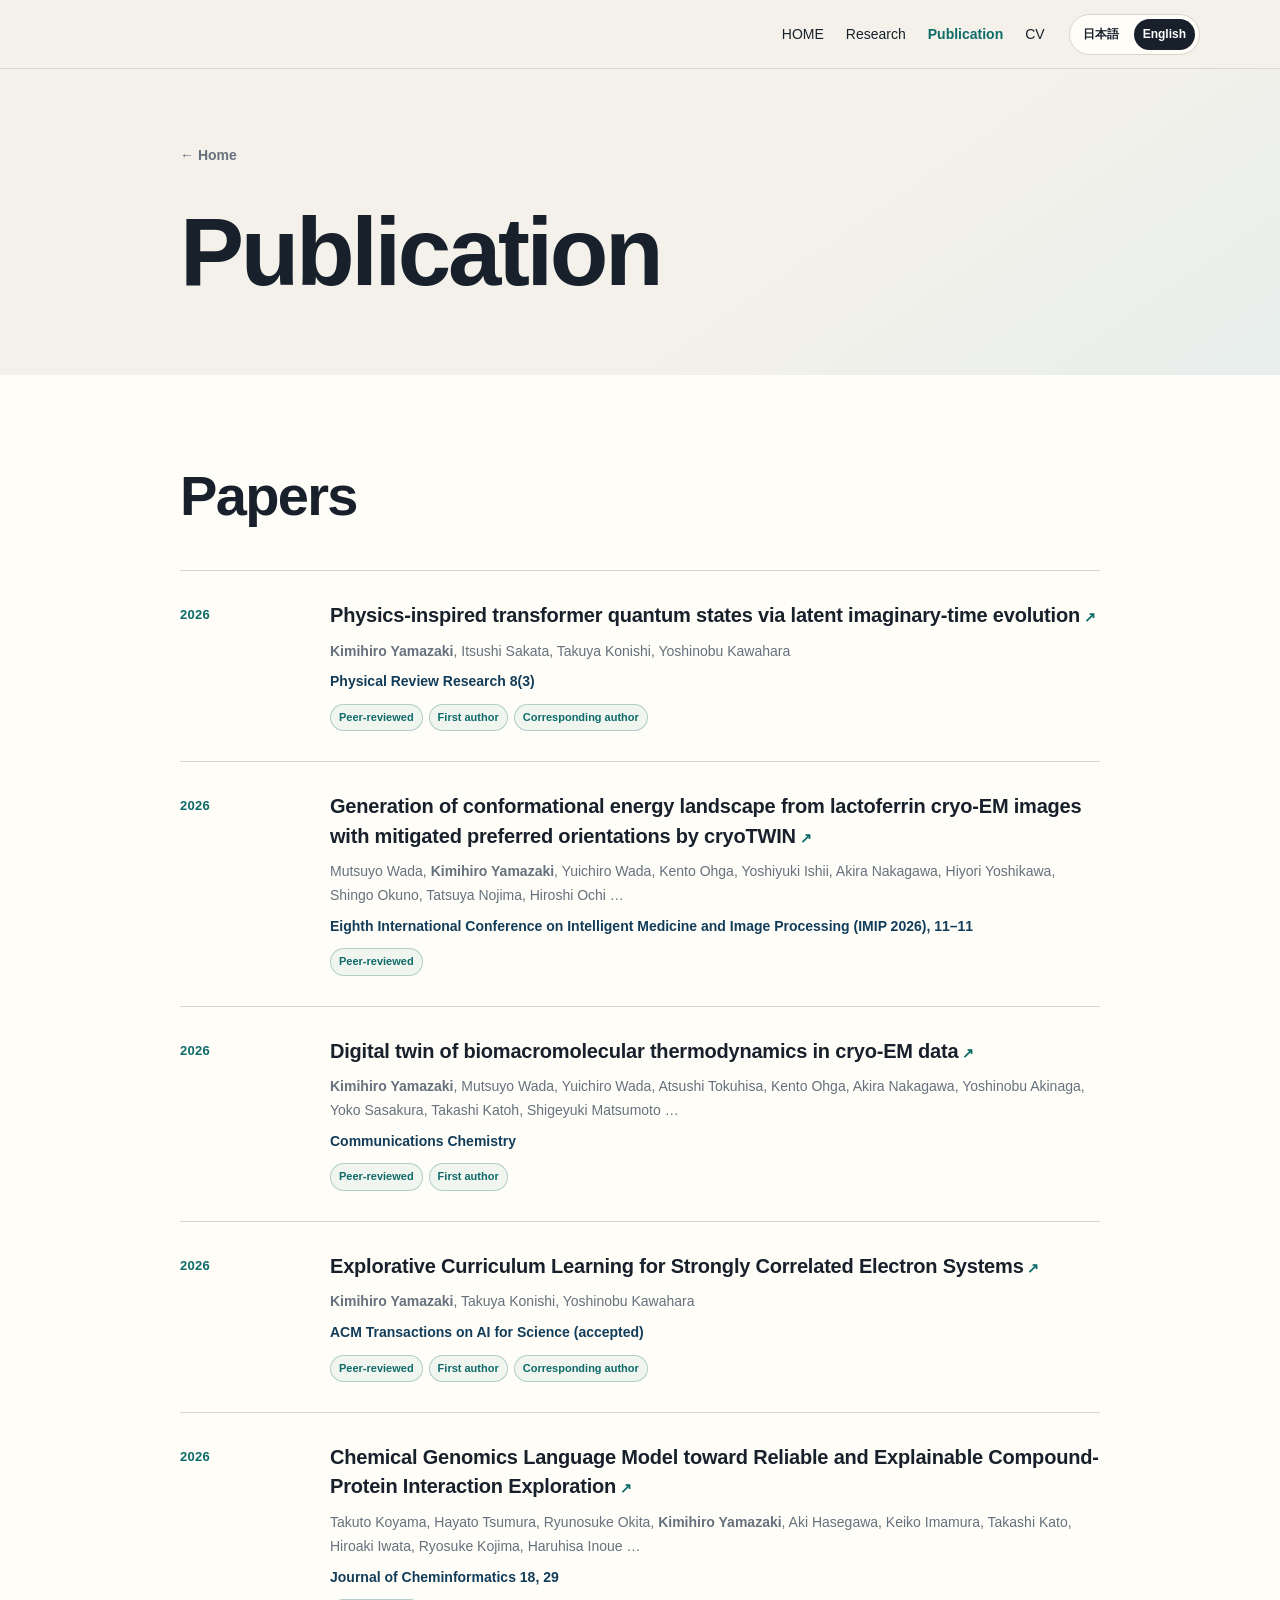
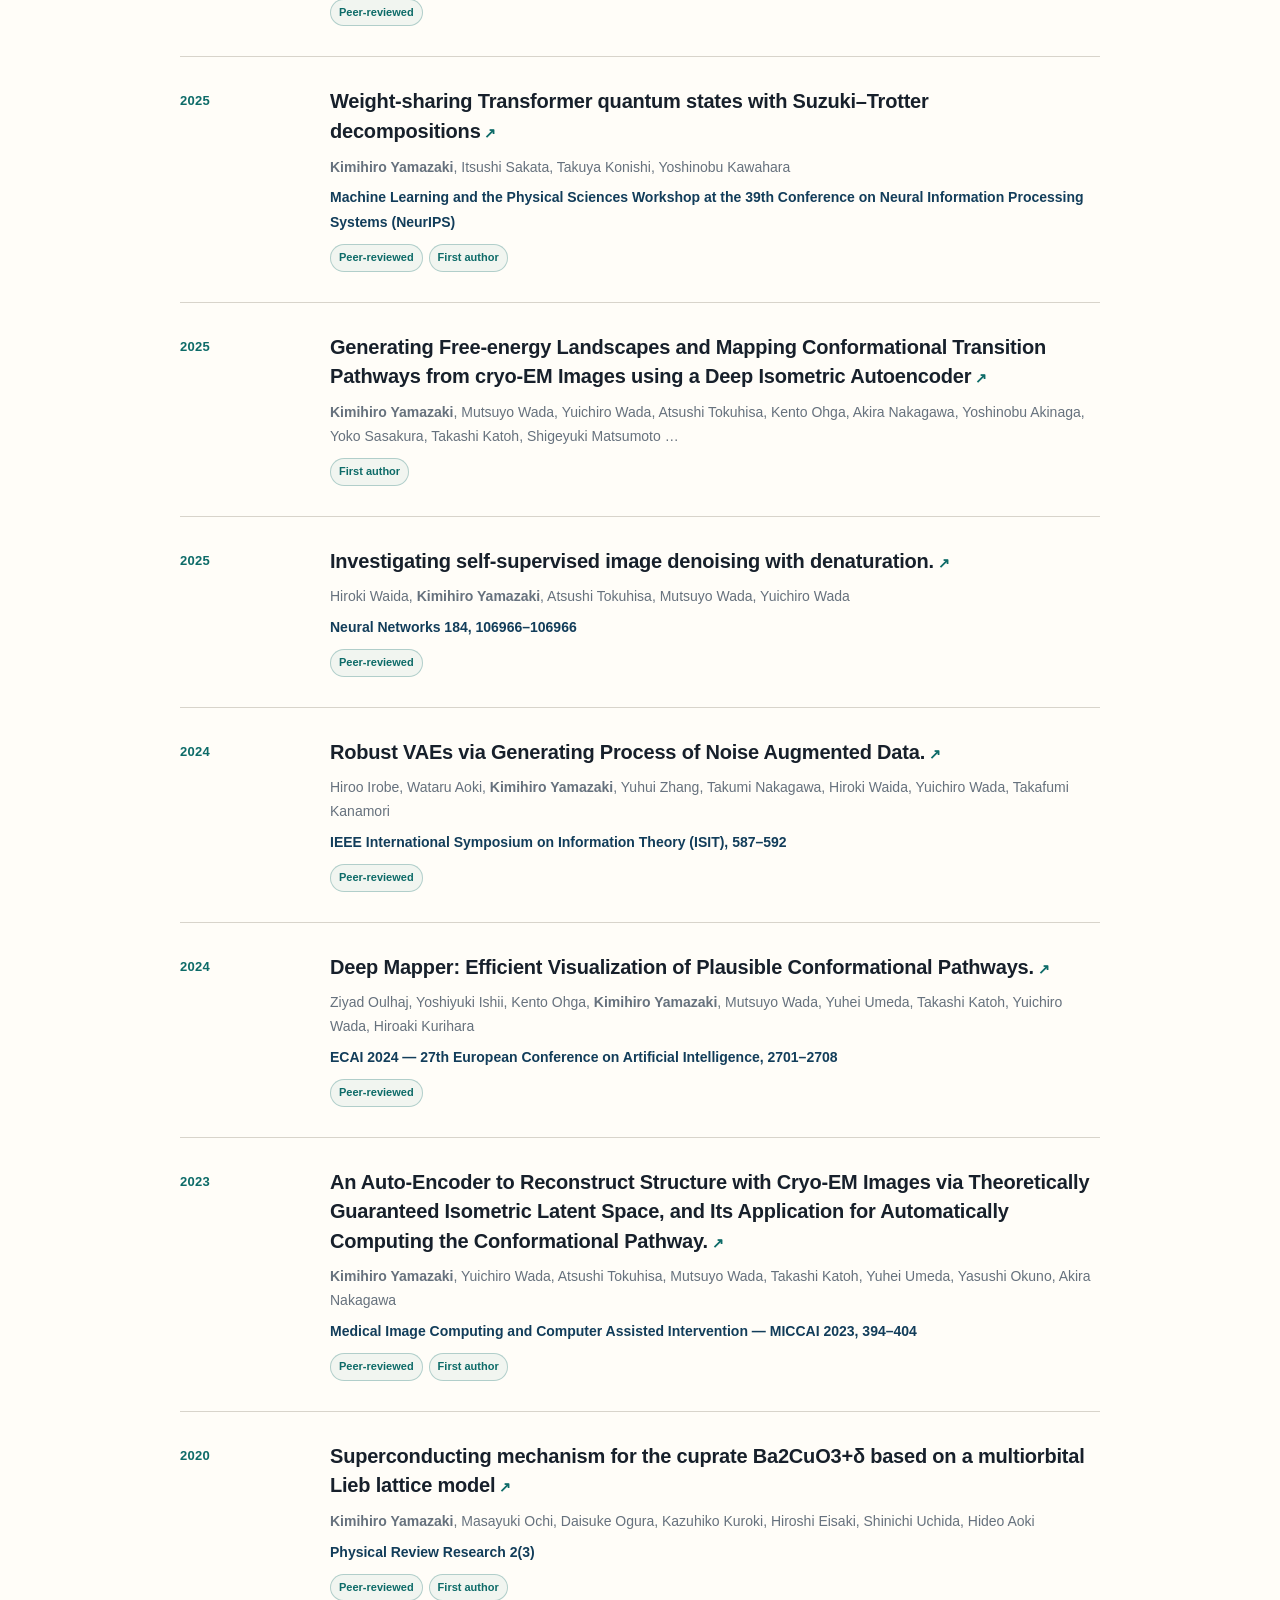
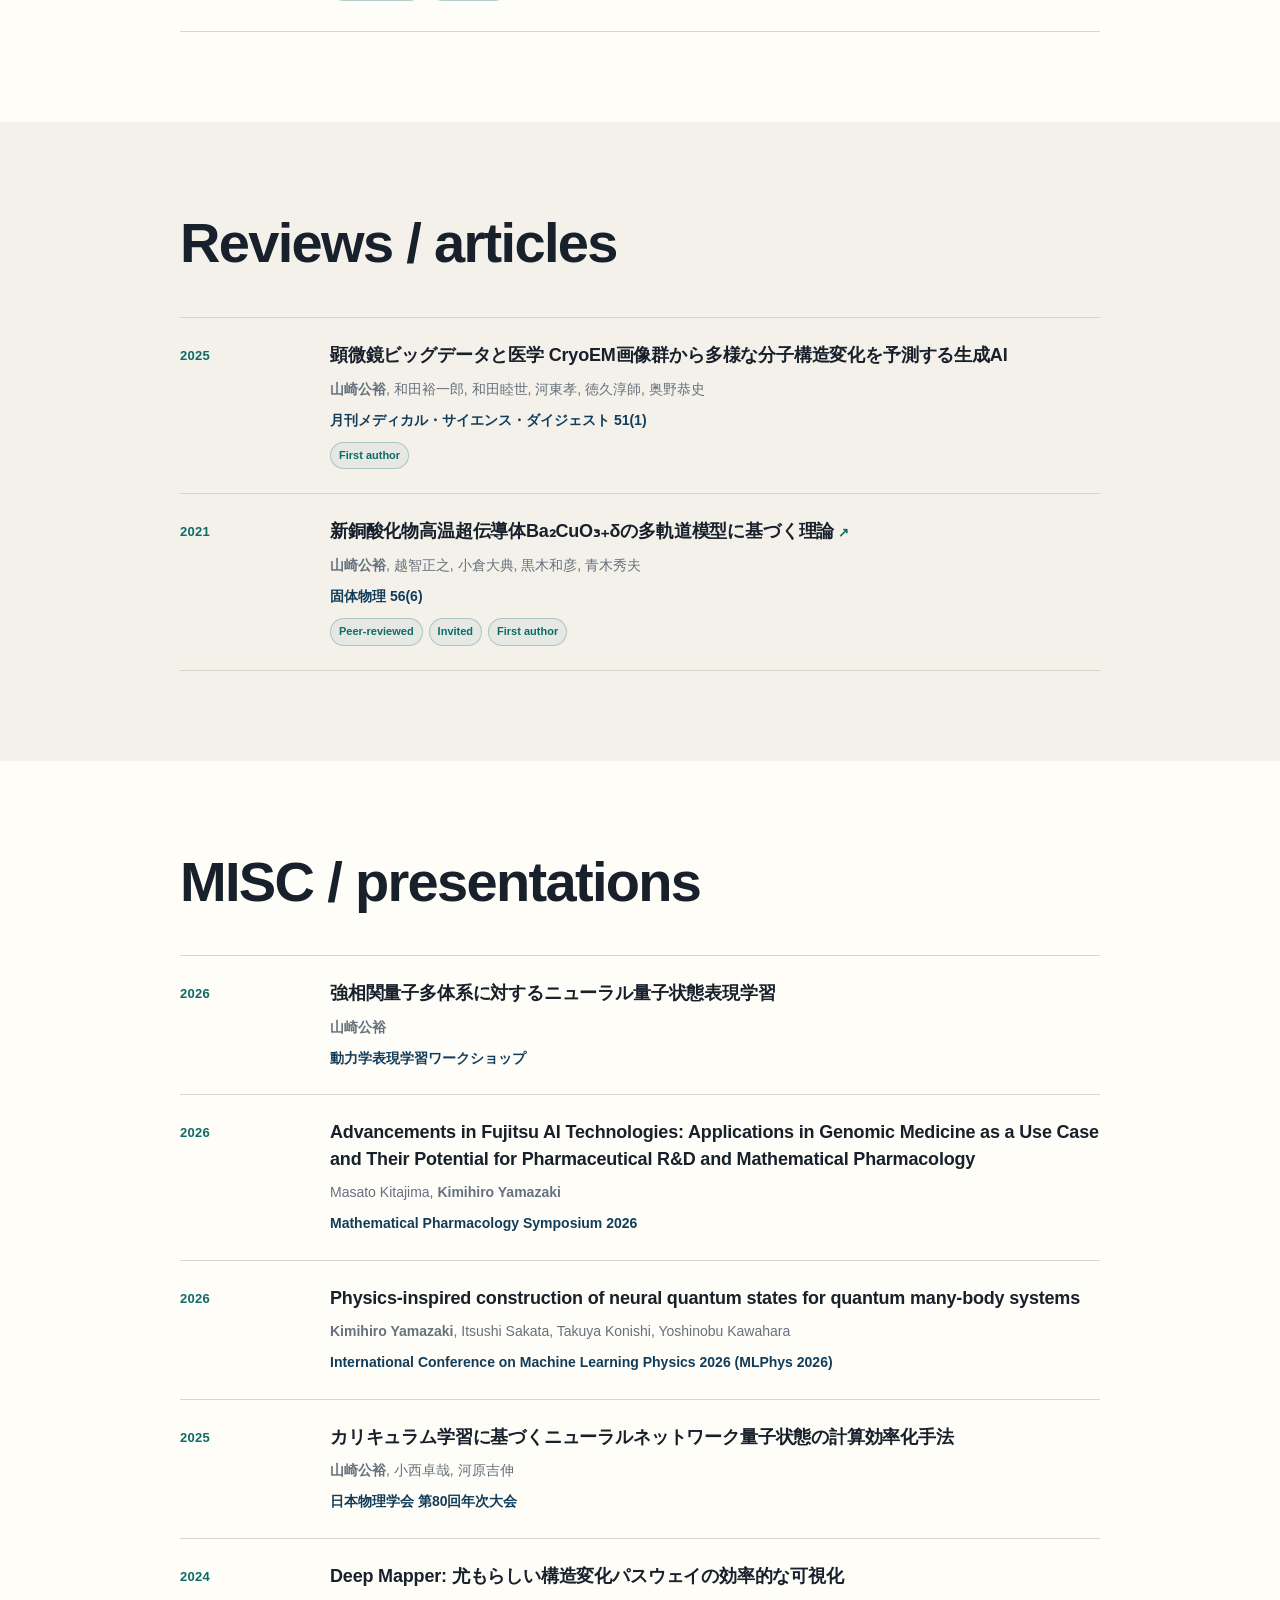
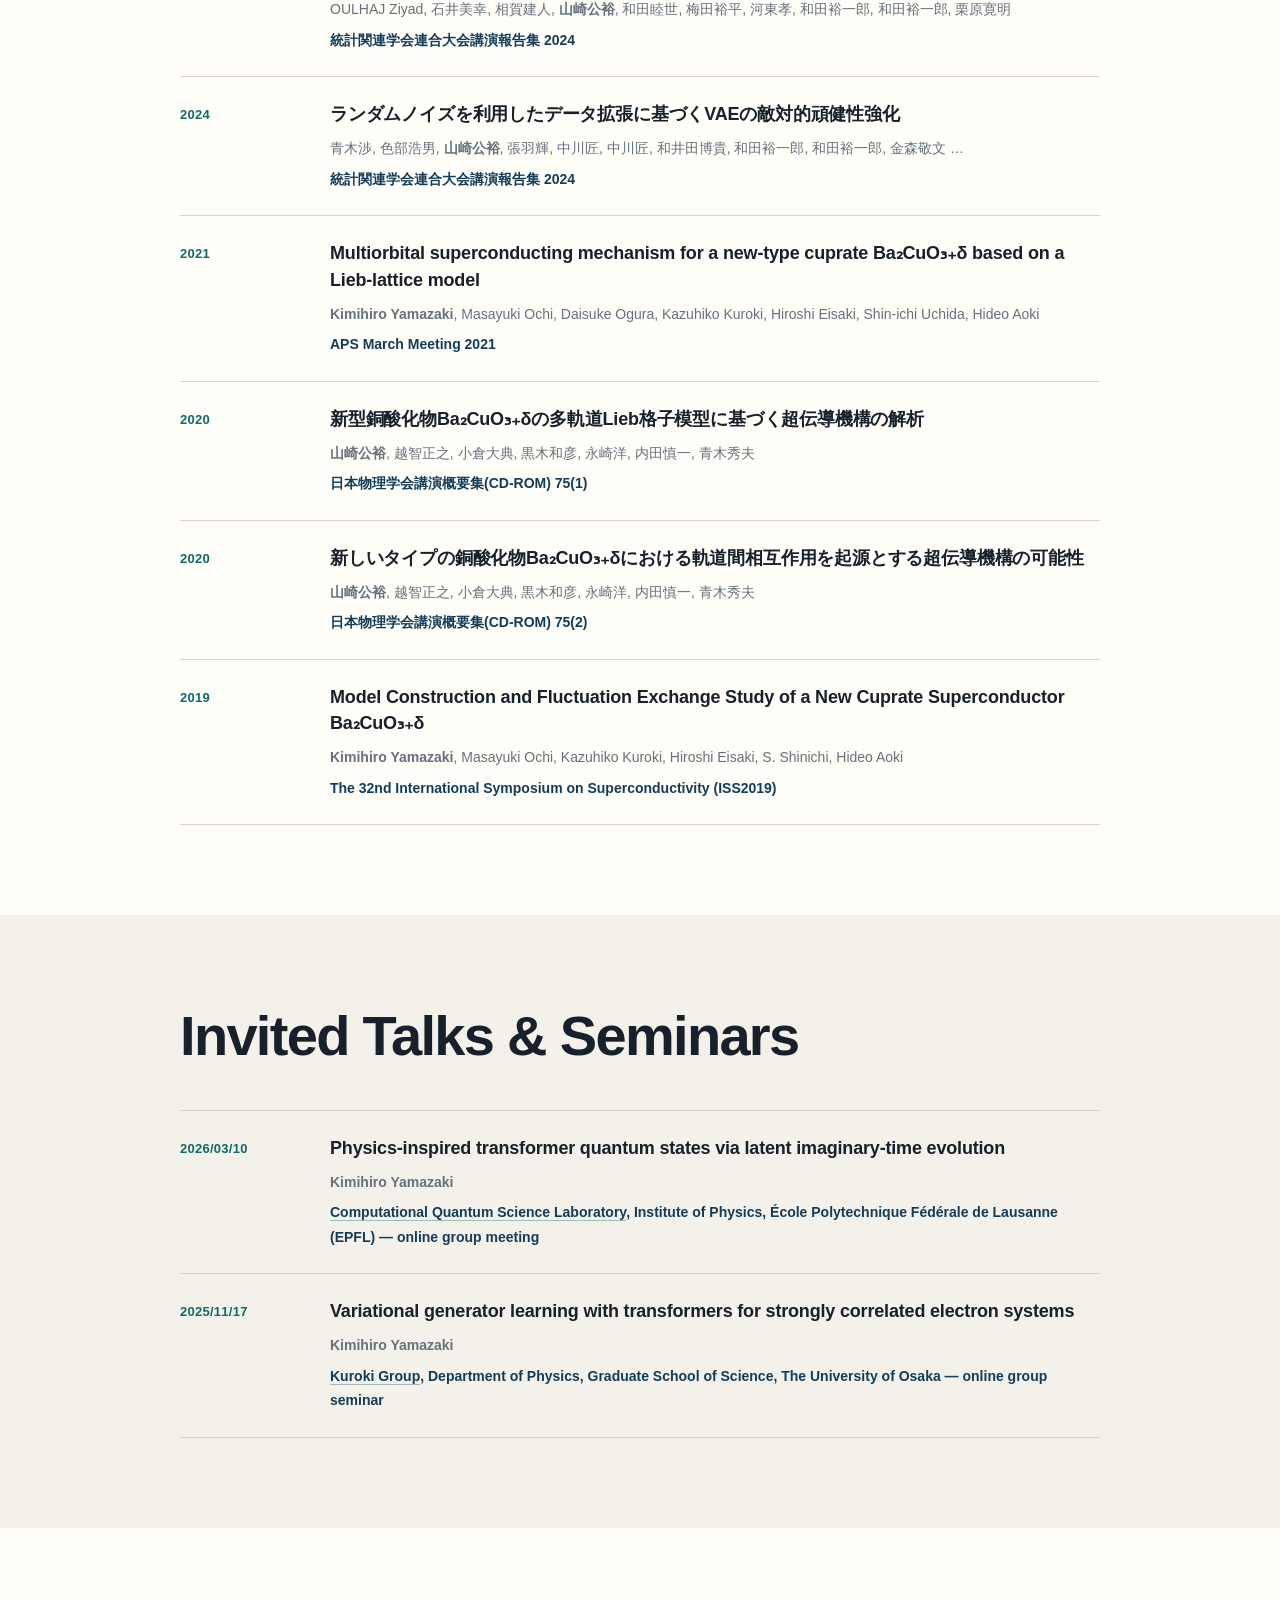
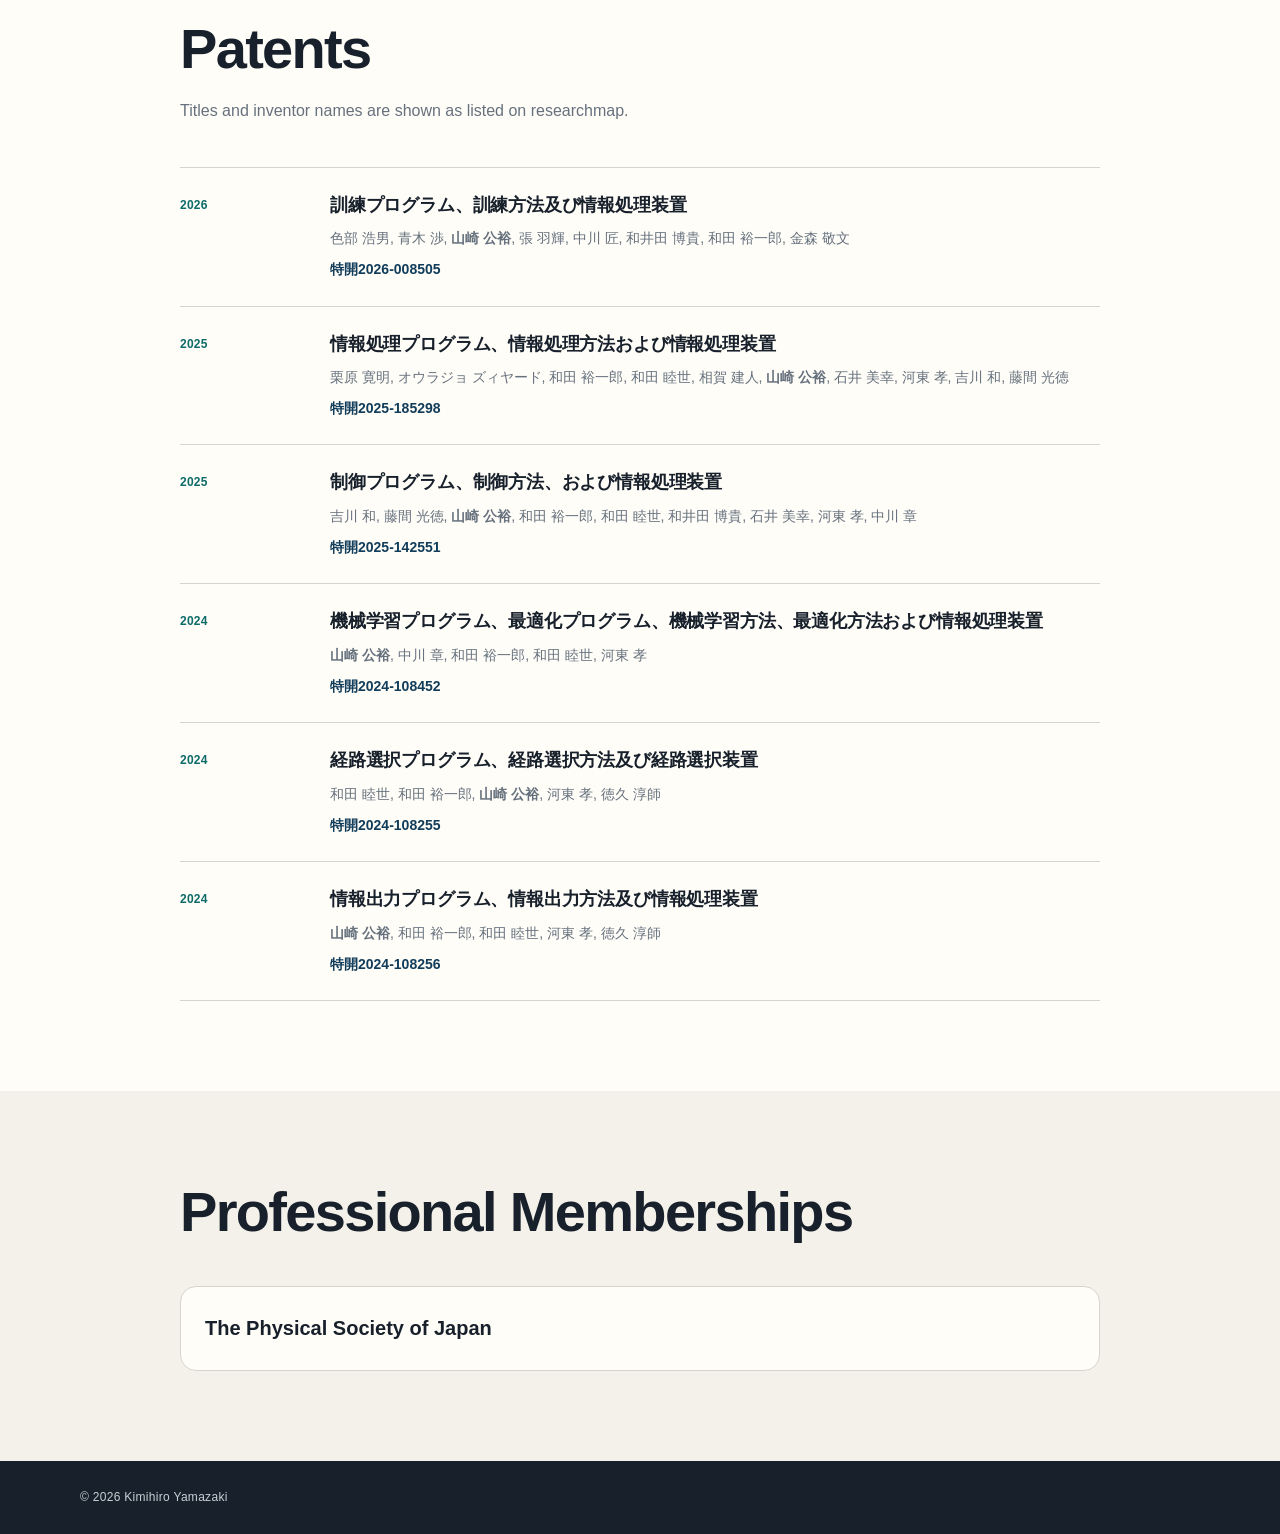
==== commit daca0954: "Update publication-en.html" ====
--- a/publication-en.html
+++ b/publication-en.html
@@ -67,6 +67,7 @@
 </section>
 <section class="section works-section alt" id="misc"><div class="container narrow"><div class="section-heading">
 <h2>MISC / presentations</h2></div><div class="work-list compact">
+<article class="work-item"><div class="work-date">2026</div><div><h3>強相関量子多体系に対するニューラル量子状態表現学習</h3><p class="authors"><strong>山崎公裕</strong></p><p class="venue">動力学表現学習ワークショップ</p></div></article>
 <article class="work-item"><div class="work-date">2026</div><div><h3>Advancements in Fujitsu AI Technologies: Applications in Genomic Medicine as a Use Case and Their Potential for Pharmaceutical R&amp;D and Mathematical Pharmacology</h3><p class="authors">Masato Kitajima, <strong>Kimihiro Yamazaki</strong></p><p class="venue">Mathematical Pharmacology Symposium 2026</p></div></article>
 <article class="work-item"><div class="work-date">2026</div><div><h3>Physics-inspired construction of neural quantum states for quantum many-body systems</h3><p class="authors"><strong>Kimihiro Yamazaki</strong>, Itsushi Sakata, Takuya Konishi, Yoshinobu Kawahara</p><p class="venue">International Conference on Machine Learning Physics 2026 (MLPhys 2026)</p></div></article>
 <article class="work-item"><div class="work-date">2025</div><div><h3>カリキュラム学習に基づくニューラルネットワーク量子状態の計算効率化手法</h3><p class="authors"><strong>山崎公裕</strong>, 小西卓哉, 河原吉伸</p><p class="venue">日本物理学会 第80回年次大会</p></div></article>
